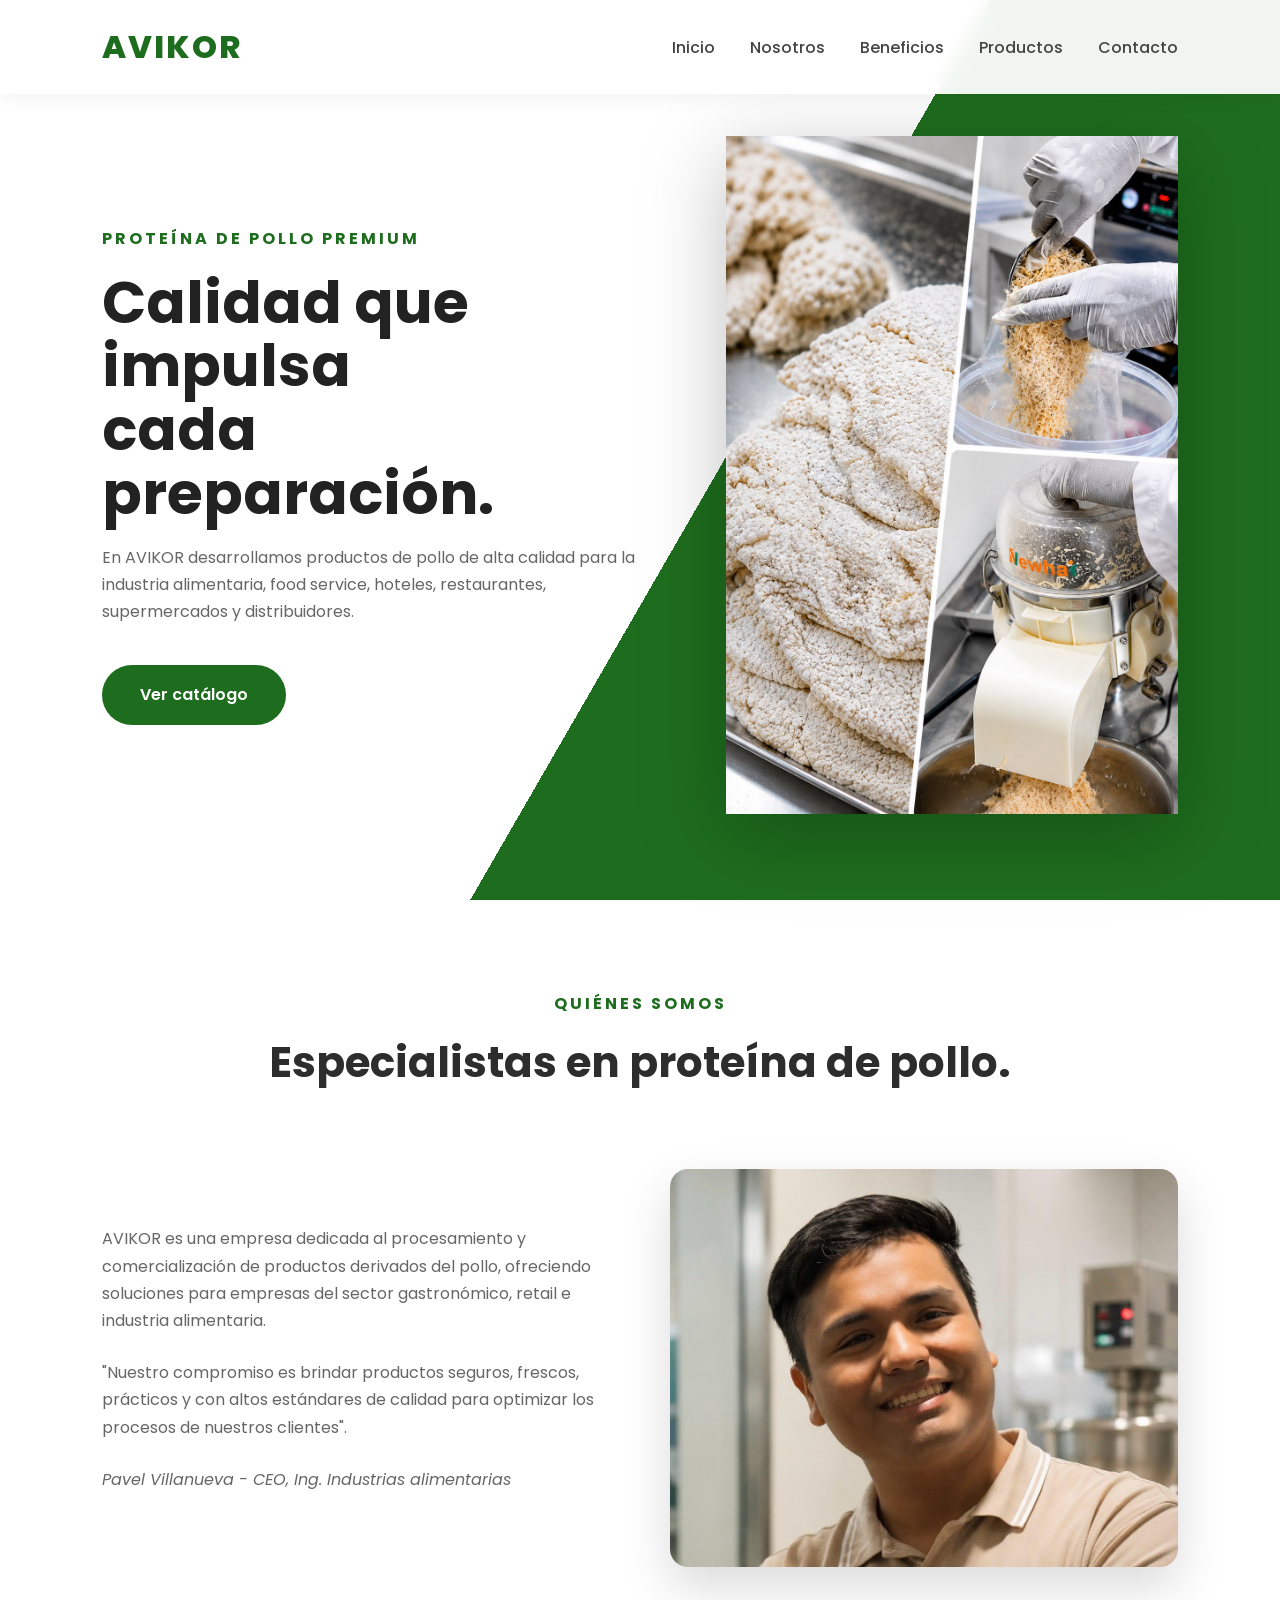
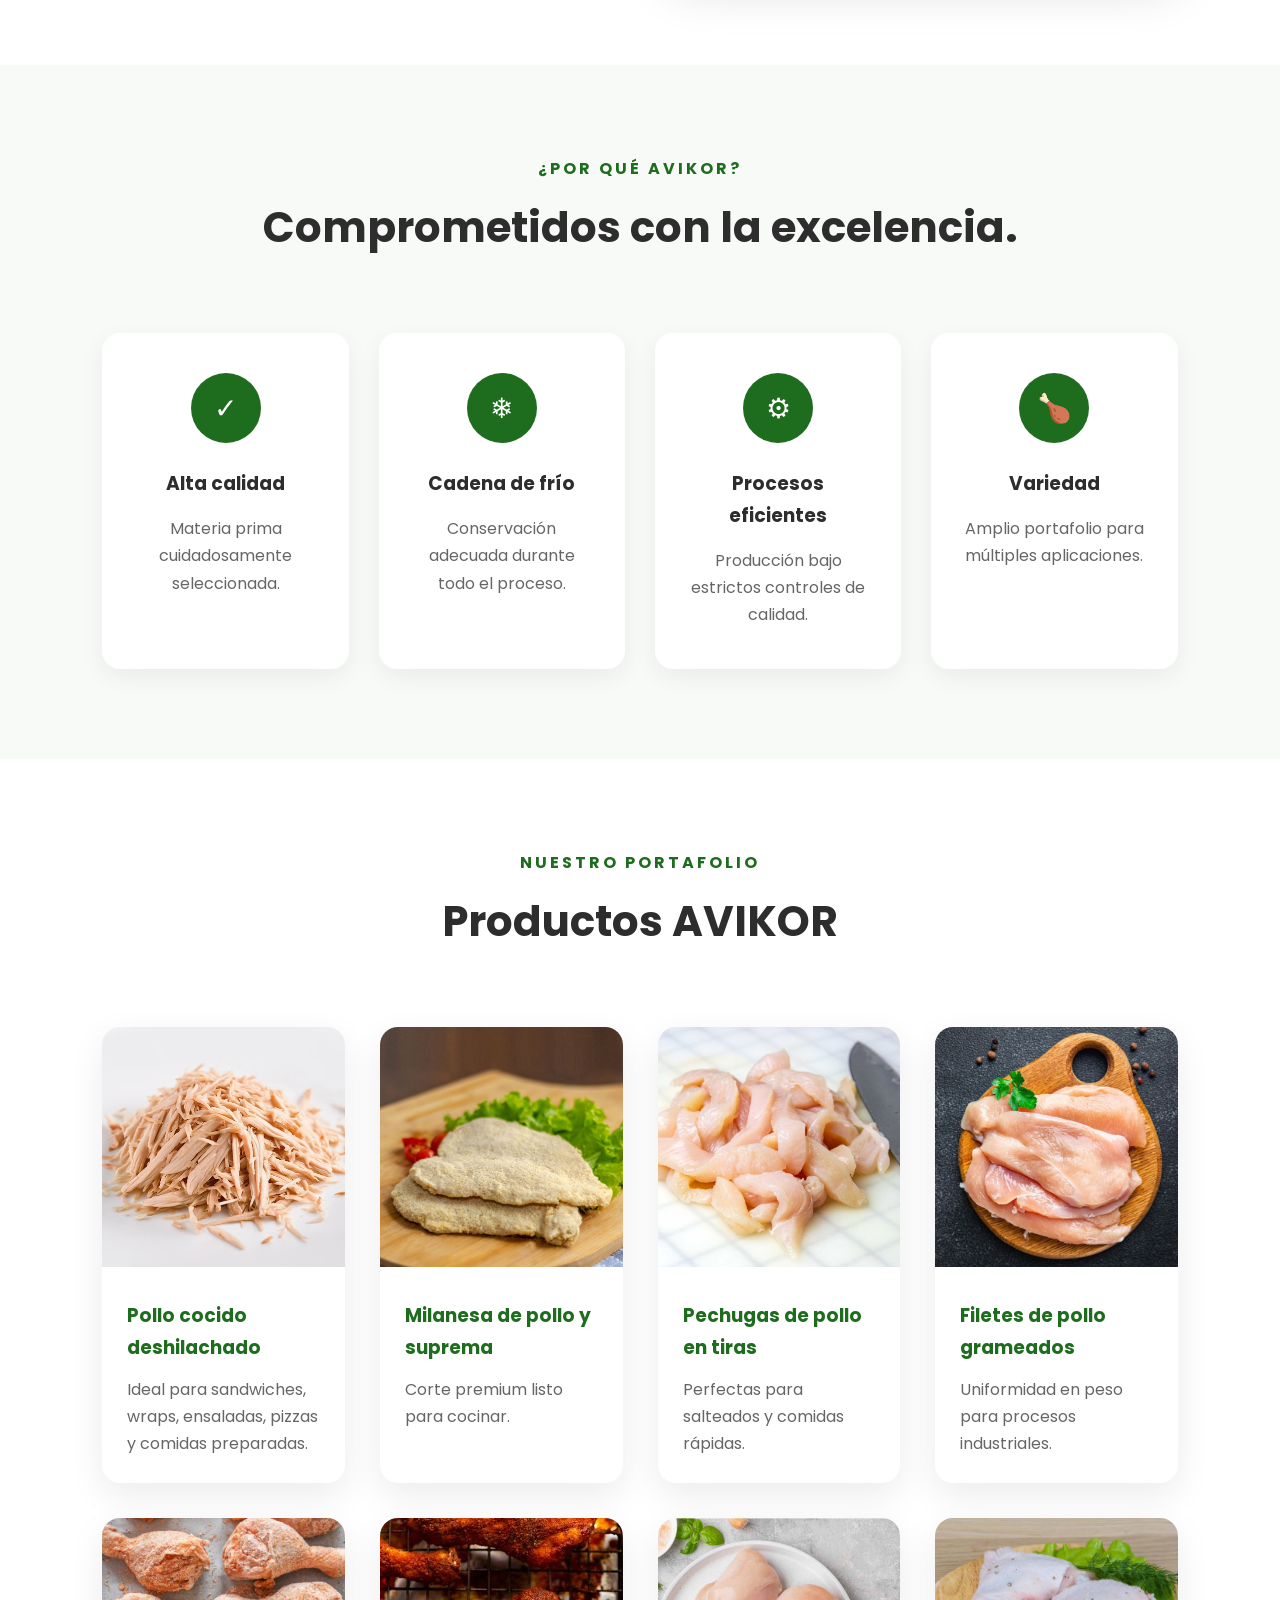
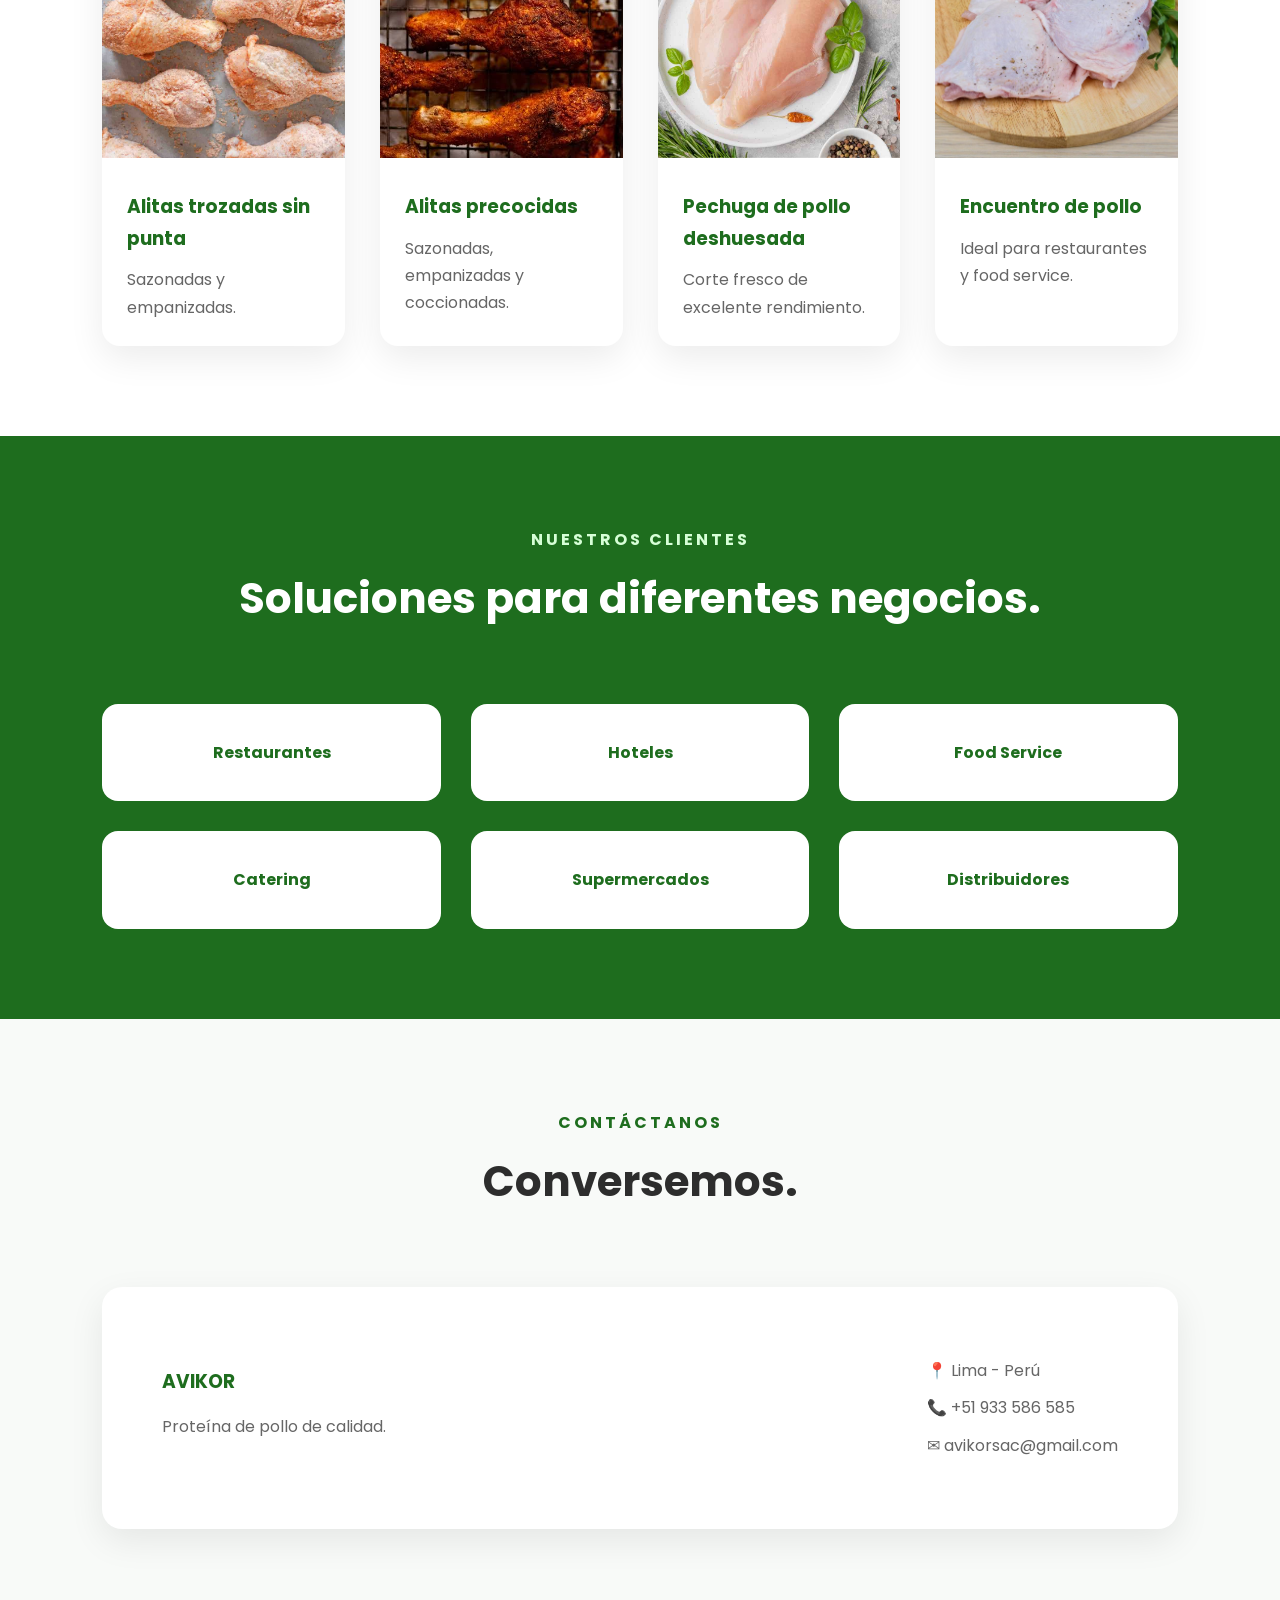
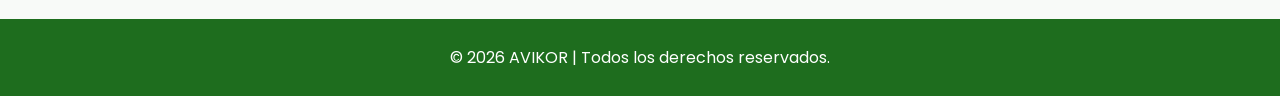
==== Index.html @ 01a6bc28 "Add files via upload" ====
<!DOCTYPE html>
<html lang="es">

<head>
    <meta charset="UTF-8">
    <meta name="viewport" content="width=device-width, initial-scale=1.0">
    <title>AVIKOR | Catálogo Digital</title>

    <!-- CSS -->
    <link rel="stylesheet" href="style.css">

    <!-- Google Fonts -->
    <link rel="preconnect" href="https://fonts.googleapis.com">
    <link rel="preconnect" href="https://fonts.gstatic.com" crossorigin>

    <link href="https://fonts.googleapis.com/css2?family=Poppins:wght@300;400;500;600;700;800&display=swap"
        rel="stylesheet">
</head>

<body>

    <!--================ HEADER =================-->

    <header>

        <div class="logo">
            <h2>AVIKOR</h2>
        </div>

        <nav>
            <a href="#inicio">Inicio</a>
            <a href="#nosotros">Nosotros</a>
            <a href="#beneficios">Beneficios</a>
            <a href="#productos">Productos</a>
            <a href="#contacto">Contacto</a>
        </nav>

    </header>



    <!--================ HERO =================-->

    <section class="hero" id="inicio">

        <div class="hero-text">

            <span>PROTEÍNA DE POLLO PREMIUM</span>

            <h1>
                Calidad que impulsa<br>
                cada preparación.
            </h1>

            <p>

                En AVIKOR desarrollamos productos de pollo de alta calidad para la
                industria alimentaria, food service, hoteles, restaurantes,
                supermercados y distribuidores.

            </p>

            <a href="#productos" class="btn">
                Ver catálogo
            </a>

        </div>

        <div class="hero-image">

            <!-- Reemplazar por imagen -->
            <img src="images/collage avikor.jpeg" alt="Productos AVIKOR">

        </div>

    </section>



    <!--================ NOSOTROS =================-->

    <section class="about" id="nosotros">

        <div class="section-title">

            <span>QUIÉNES SOMOS</span>

            <h2>Especialistas en proteína de pollo.</h2>

        </div>

        <div class="about-content">

            <div>

                <p>

                    AVIKOR es una empresa dedicada al procesamiento y
                    comercialización de productos derivados del pollo,
                    ofreciendo soluciones para empresas del sector gastronómico,
                    retail e industria alimentaria.

                </p>

                <p>

                    "Nuestro compromiso es brindar productos seguros, frescos,
                    prácticos y con altos estándares de calidad para optimizar
                    los procesos de nuestros clientes".

                </p>

                 <p>

                        <em>Pavel Villanueva - CEO, Ing. Industrias alimentarias</em>

                </p>

            </div>

            <div class="about-image">

                <img src="images/CEO Avikor.jpeg" alt="AVIKOR">

            </div>

        </div>

    </section>



    <!--================ BENEFICIOS =================-->

    <section class="benefits" id="beneficios">

        <div class="section-title">

            <span>¿POR QUÉ AVIKOR?</span>

            <h2>Comprometidos con la excelencia.</h2>

        </div>

        <div class="benefits-grid">

            <div class="benefit-card">

                <div class="icon">✓</div>

                <h3>Alta calidad</h3>

                <p>
                    Materia prima cuidadosamente seleccionada.
                </p>

            </div>

            <div class="benefit-card">

                <div class="icon">❄</div>

                <h3>Cadena de frío</h3>

                <p>

                    Conservación adecuada durante todo el proceso.

                </p>

            </div>

            <div class="benefit-card">

                <div class="icon">⚙</div>

                <h3>Procesos eficientes</h3>

                <p>

                    Producción bajo estrictos controles de calidad.

                </p>

            </div>

            <div class="benefit-card">

                <div class="icon">🍗</div>

                <h3>Variedad</h3>

                <p>

                    Amplio portafolio para múltiples aplicaciones.

                </p>

            </div>

        </div>

    </section>



    <!--================ PRODUCTOS =================-->

    <section class="products" id="productos">

        <div class="section-title">

            <span>NUESTRO PORTAFOLIO</span>

            <h2>Productos AVIKOR</h2>

        </div>

        <div class="products-grid">


            <!-- PRODUCTO 1 -->

            <div class="product-card">

                <img src="images/pollo deshilachado.avif">

                <div class="product-info">

                    <h3>Pollo cocido deshilachado</h3>

                    <p>

                        Ideal para sandwiches, wraps, ensaladas,
                        pizzas y comidas preparadas.

                    </p>

                </div>

            </div>


            <!-- PRODUCTO 2 -->

            <div class="product-card">

                <img src="images/Milanesa y suprema.jpeg">

                <div class="product-info">

                    <h3>Milanesa de pollo y suprema</h3>

                    <p>

                        Corte premium listo para cocinar.

                    </p>

                </div>

            </div>


            <!-- PRODUCTO 3 -->

            <div class="product-card">

                <img src="images/pechuga en tiras.jpg">

                <div class="product-info">

                    <h3>Pechugas de pollo en tiras</h3>

                    <p>

                        Perfectas para salteados y comidas rápidas.

                    </p>

                </div>

            </div>


            <!-- PRODUCTO 4 -->

            <div class="product-card">

                <img src="images/filete de pollo.jpg">

                <div class="product-info">

                    <h3>Filetes de pollo grameados</h3>

                    <p>

                        Uniformidad en peso para procesos industriales.

                    </p>

                </div>

            </div>


            <!-- PRODUCTO 5 -->

            <div class="product-card">

                <img src="images/alitas sin punta empanizadas y  sazonadas.jpg">

                <div class="product-info">

                    <h3>Alitas trozadas sin punta</h3>

                    <p>

                        Sazonadas y empanizadas.

                    </p>

                </div>

            </div>


            <!-- PRODUCTO 6 -->

            <div class="product-card">

                <img src="images/alitas sin punta empanizadas, sazonadas y coccionadas.jpg">

                <div class="product-info">

                    <h3>Alitas precocidas</h3>

                    <p>

                        Sazonadas, empanizadas y coccionadas.

                    </p>

                </div>

            </div>


            <!-- PRODUCTO 7 -->

            <div class="product-card">

                <img src="images/pechuga de pollo deshuesada.jpg">

                <div class="product-info">

                    <h3>Pechuga de pollo deshuesada</h3>

                    <p>

                        Corte fresco de excelente rendimiento.

                    </p>

                </div>

            </div>


            <!-- PRODUCTO 8 -->

            <div class="product-card">

                <img src="images/encuentro de pollo.jpg">

                <div class="product-info">

                    <h3>Encuentro de pollo</h3>

                    <p>

                        Ideal para restaurantes y food service.

                    </p>

                </div>

            </div>


        </div>

    </section>



    <!--================ CLIENTES =================-->

    <section class="clients">

        <div class="section-title">

            <span>NUESTROS CLIENTES</span>

            <h2>Soluciones para diferentes negocios.</h2>

        </div>

        <div class="clients-grid">

            <div>Restaurantes</div>

            <div>Hoteles</div>

            <div>Food Service</div>

            <div>Catering</div>

            <div>Supermercados</div>

            <div>Distribuidores</div>

        </div>

    </section>



    <!--================ CONTACTO =================-->

    <section class="contact" id="contacto">

        <div class="section-title">

            <span>CONTÁCTANOS</span>

            <h2>Conversemos.</h2>

        </div>

        <div class="contact-box">

            <div>

                <h3>AVIKOR</h3>

                <p>Proteína de pollo de calidad.</p>

            </div>

            <div>

                <p>📍 Lima - Perú</p>

                <p>📞 +51 933 586 585</p>

                <p>✉ avikorsac@gmail.com</p>


            </div>

        </div>

    </section>



    <!--================ FOOTER =================-->

    <footer>

        © 2026 AVIKOR | Todos los derechos reservados.

    </footer>



</body>

</html>
---- style.css ----
/* ==========================================
   AVIKOR | CATÁLOGO DIGITAL
========================================== */

*{
    margin:0;
    padding:0;
    box-sizing:border-box;
}

html{
    scroll-behavior:smooth;
}

body{

    font-family:'Poppins',sans-serif;
    background:#ffffff;
    color:#2d2d2d;
    line-height:1.7;

}



/*================ HEADER =================*/

header{

    width:100%;
    position:fixed;
    top:0;
    left:0;

    display:flex;
    justify-content:space-between;
    align-items:center;

    padding:20px 8%;

    background:#ffffffee;
    backdrop-filter:blur(10px);

    z-index:999;

    box-shadow:0 3px 20px rgba(0,0,0,.06);

}

.logo h2{

    color:#1e6d1e;
    font-size:32px;
    font-weight:800;
    letter-spacing:2px;

}

nav{

    display:flex;
    gap:35px;

}

nav a{

    text-decoration:none;
    color:#444;
    font-weight:500;
    transition:.3s;

}

nav a:hover{

    color:#1e6d1e;

}



/*================ HERO =================*/

.hero{

    min-height:100vh;

    display:flex;
    align-items:center;
    justify-content:space-between;

    padding:120px 8% 70px;

    background:linear-gradient(120deg,#ffffff 55%,#1e6d1e 45%);

}

.hero-text{

    width:50%;

}

.hero-text span{

    color:#1e6d1e;
    font-weight:700;
    letter-spacing:3px;

}

.hero-text h1{

    margin:18px 0;

    font-size:58px;
    line-height:1.1;

    color:#222;

}

.hero-text p{

    max-width:600px;
    color:#666;
    margin-bottom:40px;

}

.btn{

    display:inline-block;

    padding:16px 38px;

    background:#1e6d1e;
    color:white;

    border-radius:50px;

    text-decoration:none;
    font-weight:600;

    transition:.35s;

}

.btn:hover{

    transform:translateY(-4px);

    background:#145114;

    box-shadow:0 15px 35px rgba(30,109,30,.35);

}

.hero-image{

    width:42%;
    display:flex;
    justify-content:center;

}

.hero-image img{

    width:100%;
    max-width:520px;

    filter:drop-shadow(0 20px 40px rgba(0,0,0,.25));

}



/*================ SECTION =================*/

section{

    padding:90px 8%;

}

.section-title{

    text-align:center;
    margin-bottom:70px;

}

.section-title span{

    color:#1e6d1e;

    letter-spacing:3px;

    font-weight:700;

}

.section-title h2{

    font-size:42px;
    margin-top:10px;

}



/*================ ABOUT =================*/

.about-content{

    display:grid;

    grid-template-columns:1fr 1fr;

    gap:60px;

    align-items:center;

}

.about-content p{

    margin-bottom:25px;
    color:#666;

}

.about-image img{

    width:100%;
    border-radius:18px;

    box-shadow:0 20px 50px rgba(0,0,0,.15);

}



/*================ BENEFITS =================*/

.benefits{

    background:#f8faf8;

}

.benefits-grid{

    display:grid;

    grid-template-columns:repeat(4,1fr);

    gap:30px;

}

.benefit-card{

    background:white;

    padding:40px 30px;

    border-radius:18px;

    text-align:center;

    transition:.35s;

    box-shadow:0 8px 25px rgba(0,0,0,.06);

}

.benefit-card:hover{

    transform:translateY(-12px);

}

.icon{

    width:70px;
    height:70px;

    margin:auto;

    background:#1e6d1e;

    color:white;

    border-radius:50%;

    display:flex;
    justify-content:center;
    align-items:center;

    font-size:28px;

    margin-bottom:25px;

}

.benefit-card h3{

    margin-bottom:15px;

}

.benefit-card p{

    color:#666;

}



/*================ PRODUCTS =================*/

.products{

    background:white;

}

.products-grid{

    display:grid;

    grid-template-columns:repeat(4,1fr);

    gap:35px;

}

.product-card{

    overflow:hidden;

    border-radius:18px;

    background:white;

    transition:.4s;

    box-shadow:0 12px 35px rgba(0,0,0,.08);

}

.product-card:hover{

    transform:translateY(-12px);

}

.product-card img{

    width:100%;
    height:240px;

    object-fit:cover;

}

.product-info{

    padding:25px;

}

.product-info h3{

    color:#1e6d1e;
    margin-bottom:12px;

}

.product-info p{

    color:#666;

}



/*================ CLIENTS =================*/

.clients{

    background:#1e6d1e;
    color:white;

}

.clients .section-title span{

    color:#d7ffd7;

}

.clients .section-title h2{

    color:white;

}

.clients-grid{

    display:grid;

    grid-template-columns:repeat(3,1fr);

    gap:30px;

}

.clients-grid div{

    background:white;

    color:#1e6d1e;

    font-weight:700;

    text-align:center;

    padding:35px;

    border-radius:16px;

    transition:.35s;

}

.clients-grid div:hover{

    transform:scale(1.05);

}



/*================ CONTACT =================*/

.contact{

    background:#f8faf8;

}

.contact-box{

    display:flex;

    justify-content:space-between;

    align-items:center;

    padding:60px;

    background:white;

    border-radius:20px;

    box-shadow:0 12px 35px rgba(0,0,0,.08);

}

.contact h3{

    color:#1e6d1e;

    margin-bottom:15px;

}

.contact p{

    color:#666;
    margin:10px 0;

}



/*================ FOOTER =================*/

footer{

    background:#1e6d1e;

    color:white;

    text-align:center;

    padding:25px;

}



/*================ RESPONSIVE =================*/

@media(max-width:1200px){

.products-grid{

grid-template-columns:repeat(2,1fr);

}

.benefits-grid{

grid-template-columns:repeat(2,1fr);

}

}

@media(max-width:900px){

header{

flex-direction:column;
gap:15px;

}

.hero{

flex-direction:column;

background:white;

text-align:center;

}

.hero-text{

width:100%;

}

.hero-image{

margin-top:60px;

width:85%;

}

.about-content{

grid-template-columns:1fr;

}

.contact-box{

flex-direction:column;

gap:40px;

text-align:center;

}

.clients-grid{

grid-template-columns:1fr;

}

}

@media(max-width:700px){

.products-grid{

grid-template-columns:1fr;

}

.benefits-grid{

grid-template-columns:1fr;

}

.hero-text h1{

font-size:40px;

}

.section-title h2{

font-size:32px;

}

nav{

flex-wrap:wrap;

justify-content:center;

}

}
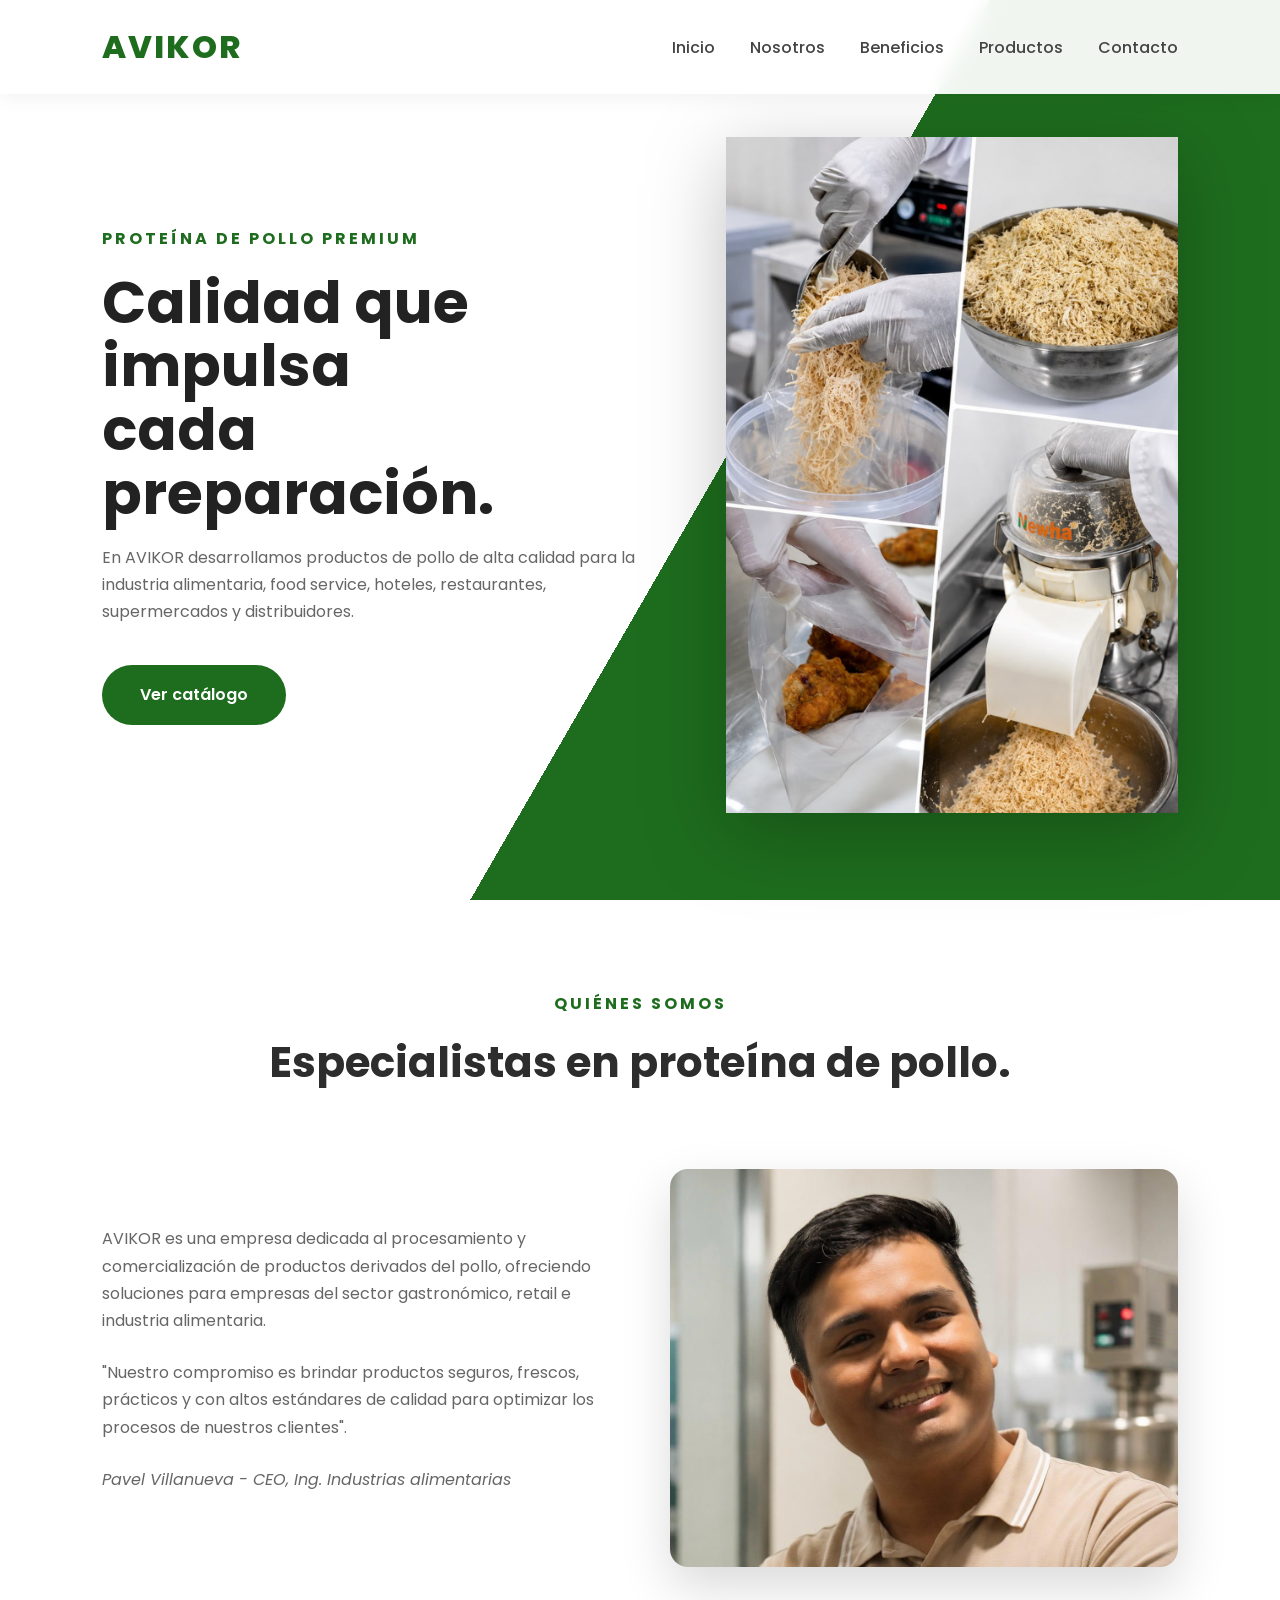
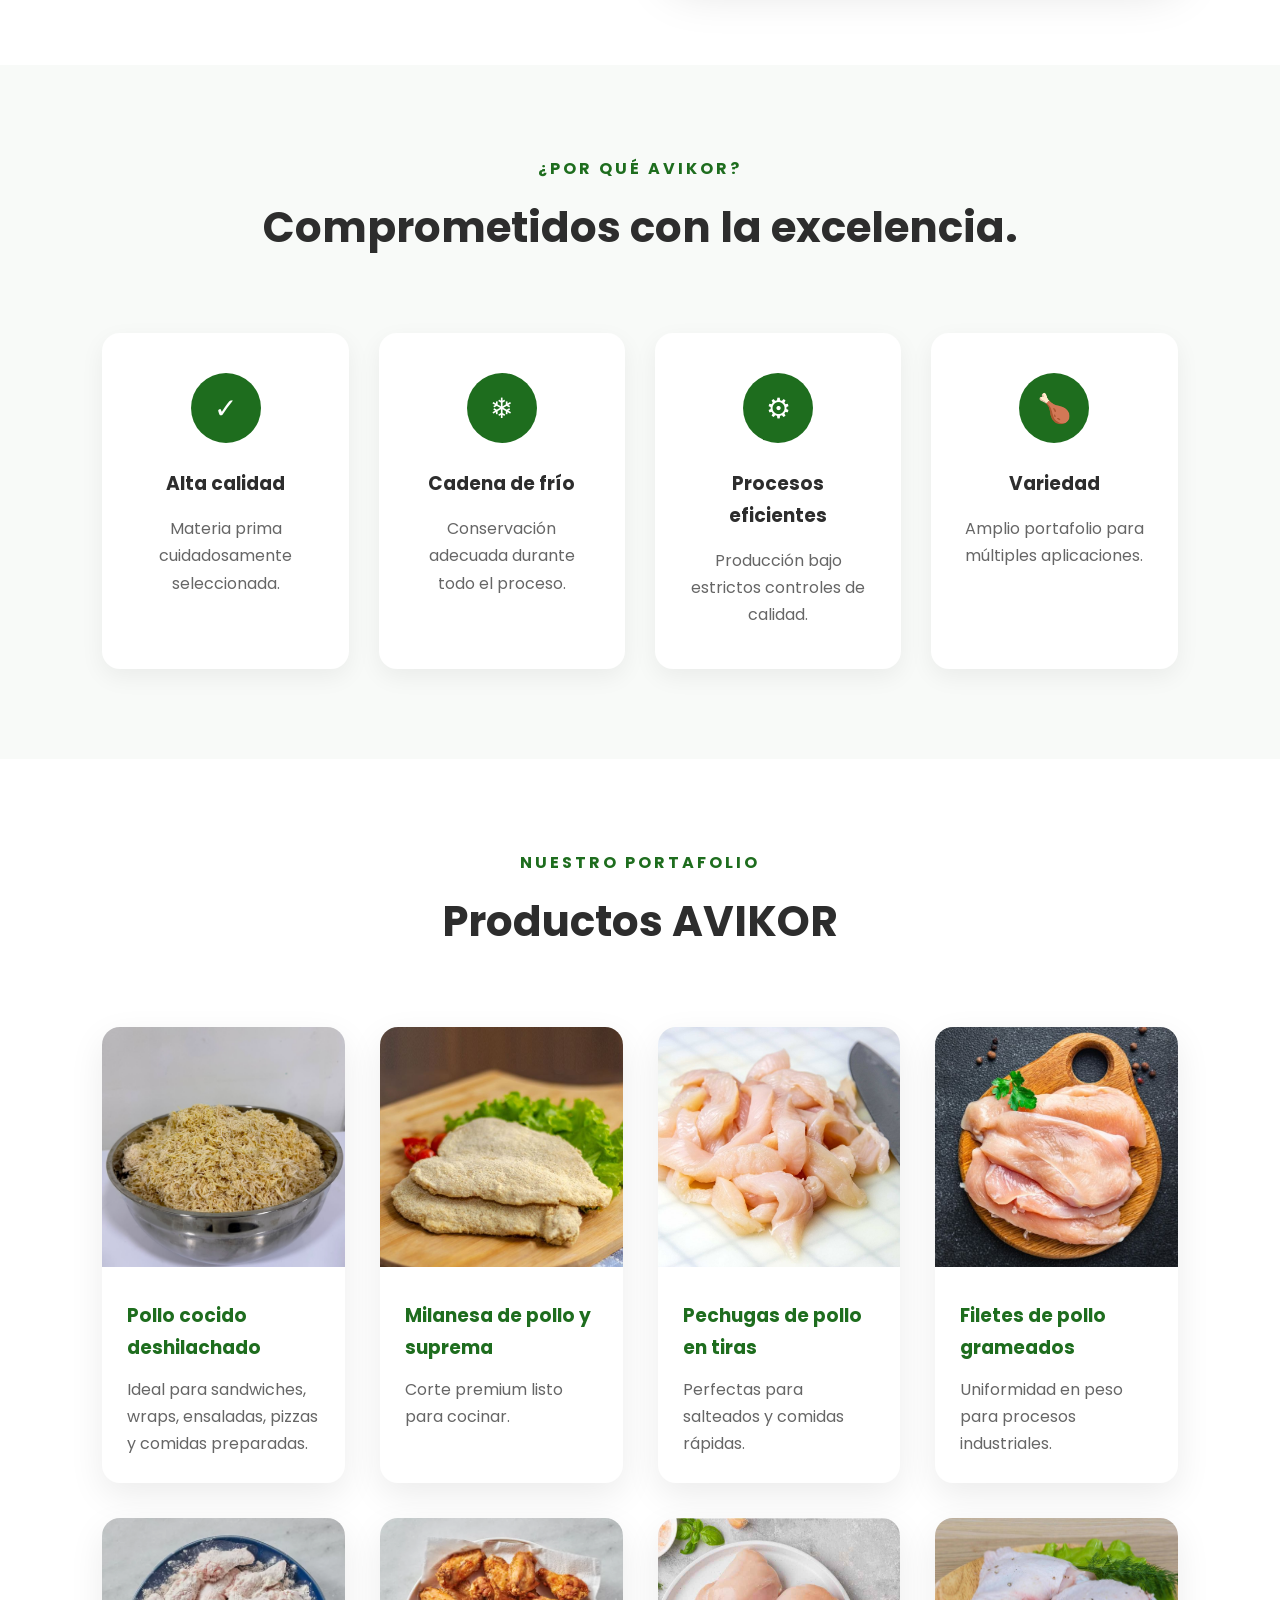
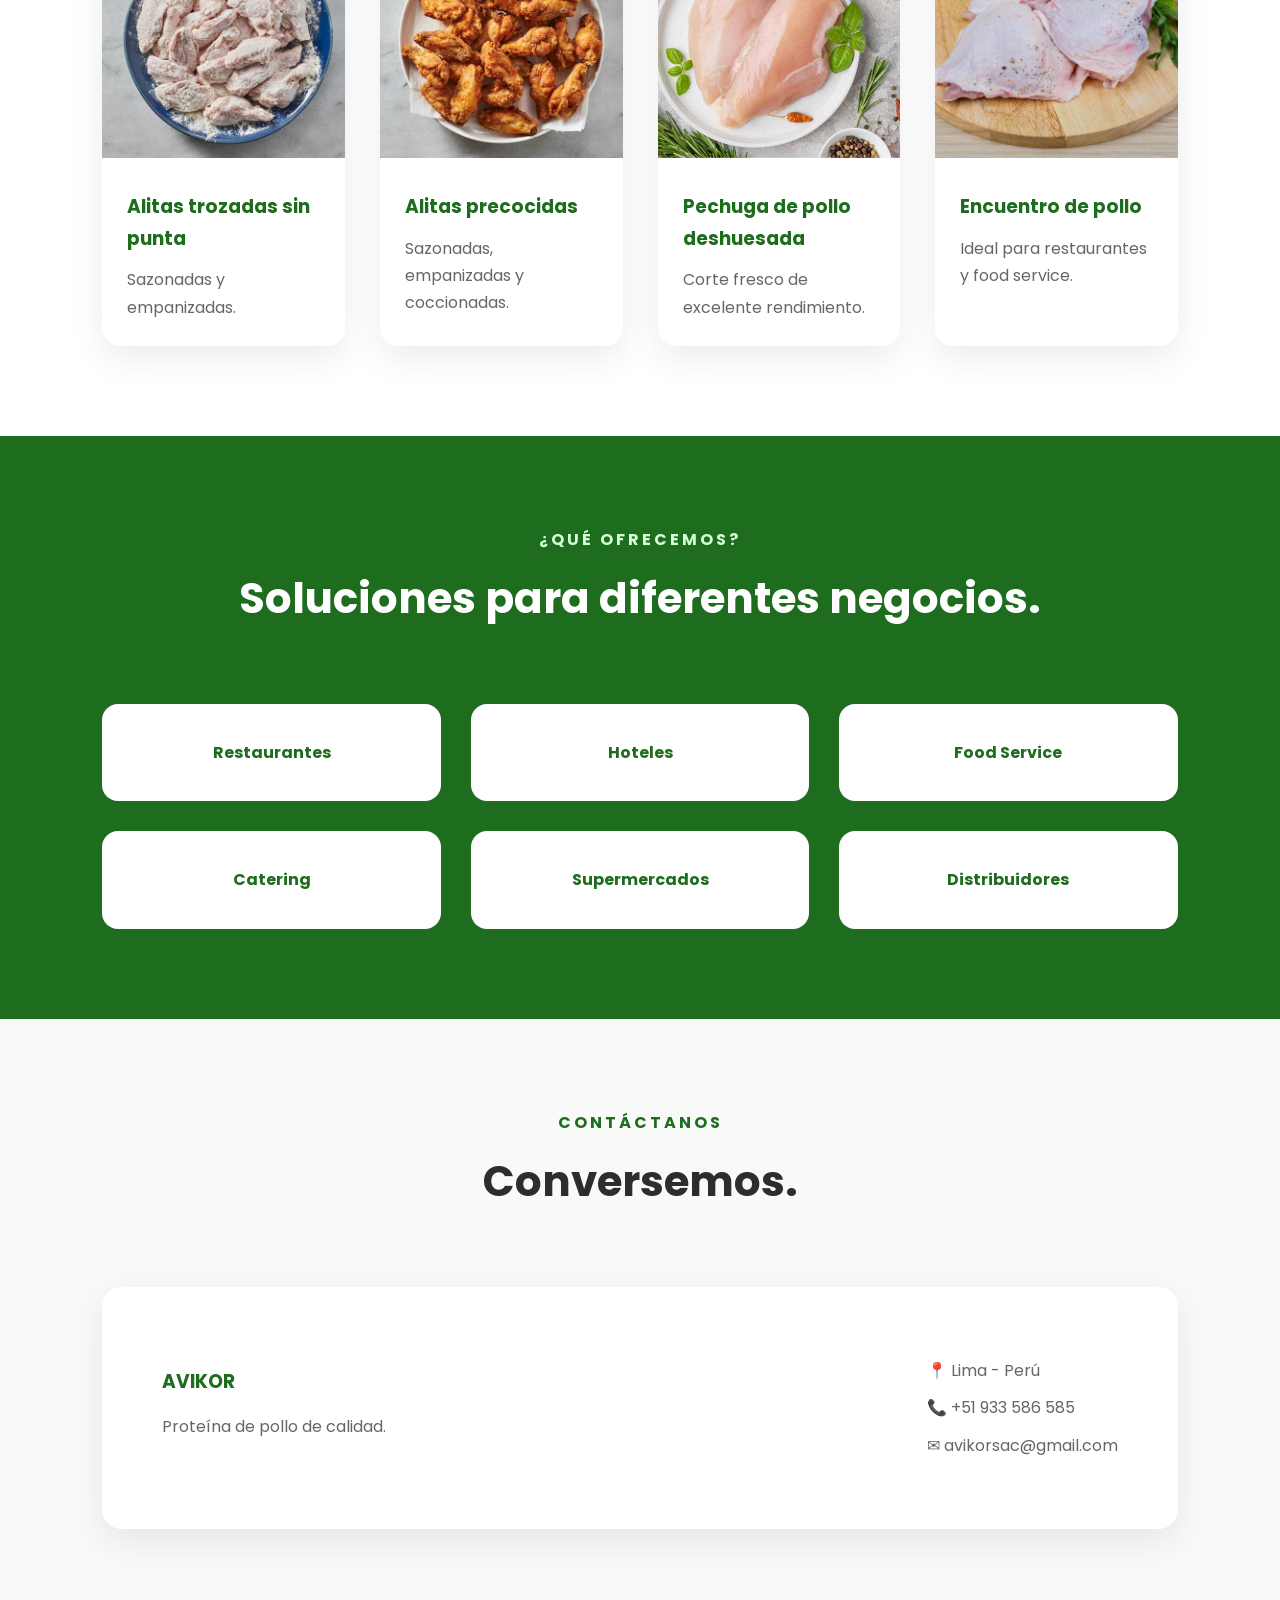
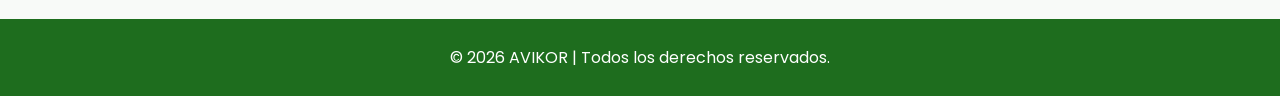
==== commit 063fd752: "Add files via upload" ====
--- a/Index.html
+++ b/Index.html
@@ -69,7 +69,7 @@
         <div class="hero-image">
 
             <!-- Reemplazar por imagen -->
-            <img src="images/collage avikor.jpeg" alt="Productos AVIKOR">
+            <img src="images/collage.png" alt="Productos AVIKOR">
 
         </div>
 
@@ -223,7 +223,7 @@
 
             <div class="product-card">
 
-                <img src="images/pollo deshilachado.avif">
+                <img src="images/pollito.jpeg">
 
                 <div class="product-info">
 
@@ -308,7 +308,7 @@
 
             <div class="product-card">
 
-                <img src="images/alitas sin punta empanizadas y  sazonadas.jpg">
+                <img src="images/empanizadas.webp">
 
                 <div class="product-info">
 
@@ -329,7 +329,7 @@
 
             <div class="product-card">
 
-                <img src="images/alitas sin punta empanizadas, sazonadas y coccionadas.jpg">
+                <img src="images/deep fried.webp">
 
                 <div class="product-info">
 
@@ -400,7 +400,7 @@
 
         <div class="section-title">
 
-            <span>NUESTROS CLIENTES</span>
+            <span>¿QUÉ OFRECEMOS?</span>
 
             <h2>Soluciones para diferentes negocios.</h2>
 
